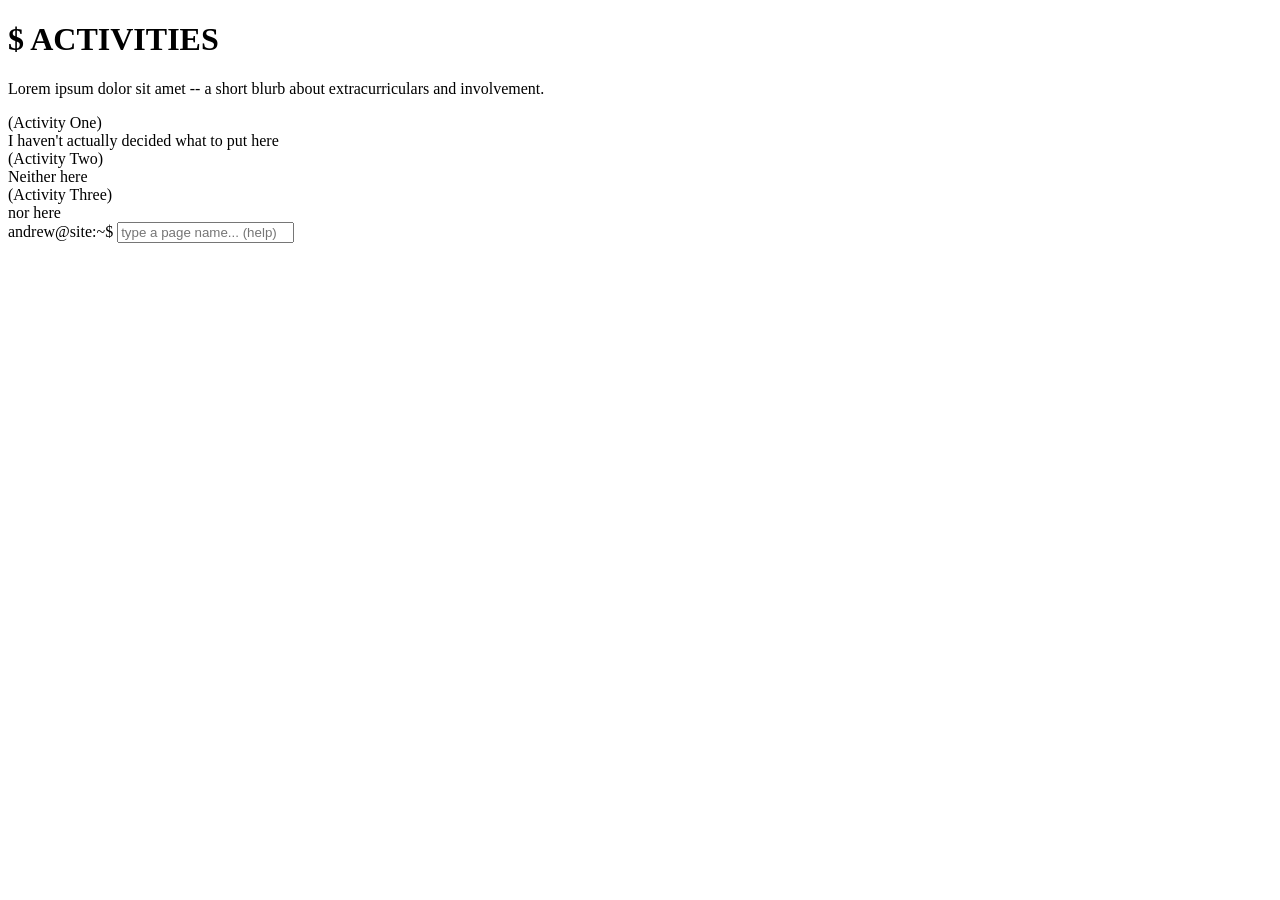
==== activities.html @ 3ebfc614 "html" ====
<!DOCTYPE html>
<html lang="en">
<head>
    <meta charset="UTF-8">
    <meta name="viewport" content="width=device-width, initial-scale=1.0">
    <title>Activities</title>
    <link rel="preconnect" href="https://fonts.googleapis.com">
    <link href="https://fonts.googleapis.com/css2?family=JetBrains+Mono:wght@400;600;700&display=swap" rel="stylesheet">
    <link rel="stylesheet" href="activities.css">
</head>
<body>

    <h1 class="page-title">$ ACTIVITIES</h1>
    <p class="page-blurb">Lorem ipsum dolor sit amet -- a short blurb about extracurriculars and involvement.</p>

    <div class="activities-list">
        <div class="activity-item">
            <div class="activity-title">(Activity One)</div>
            <div class="activity-desc">I haven't actually decided what to put here</div>
        </div>
        <div class="activity-item">
            <div class="activity-title">(Activity Two)</div>
            <div class="activity-desc">Neither here</div>
        </div>
        <div class="activity-item">
            <div class="activity-title">(Activity Three)</div>
            <div class="activity-desc">nor here</div>
        </div>
    </div>

    <div id="terminalBar">
        <div id="terminalOutput"></div>
        <div class="terminal-prompt-row">
            <span class="terminal-prompt">andrew@site:~$</span>
            <input type="text" id="terminalInput" autocomplete="off" placeholder="type a page name... (help)">
        </div>
    </div>

    <script src="terminal.js"></script>
</body>
</html>
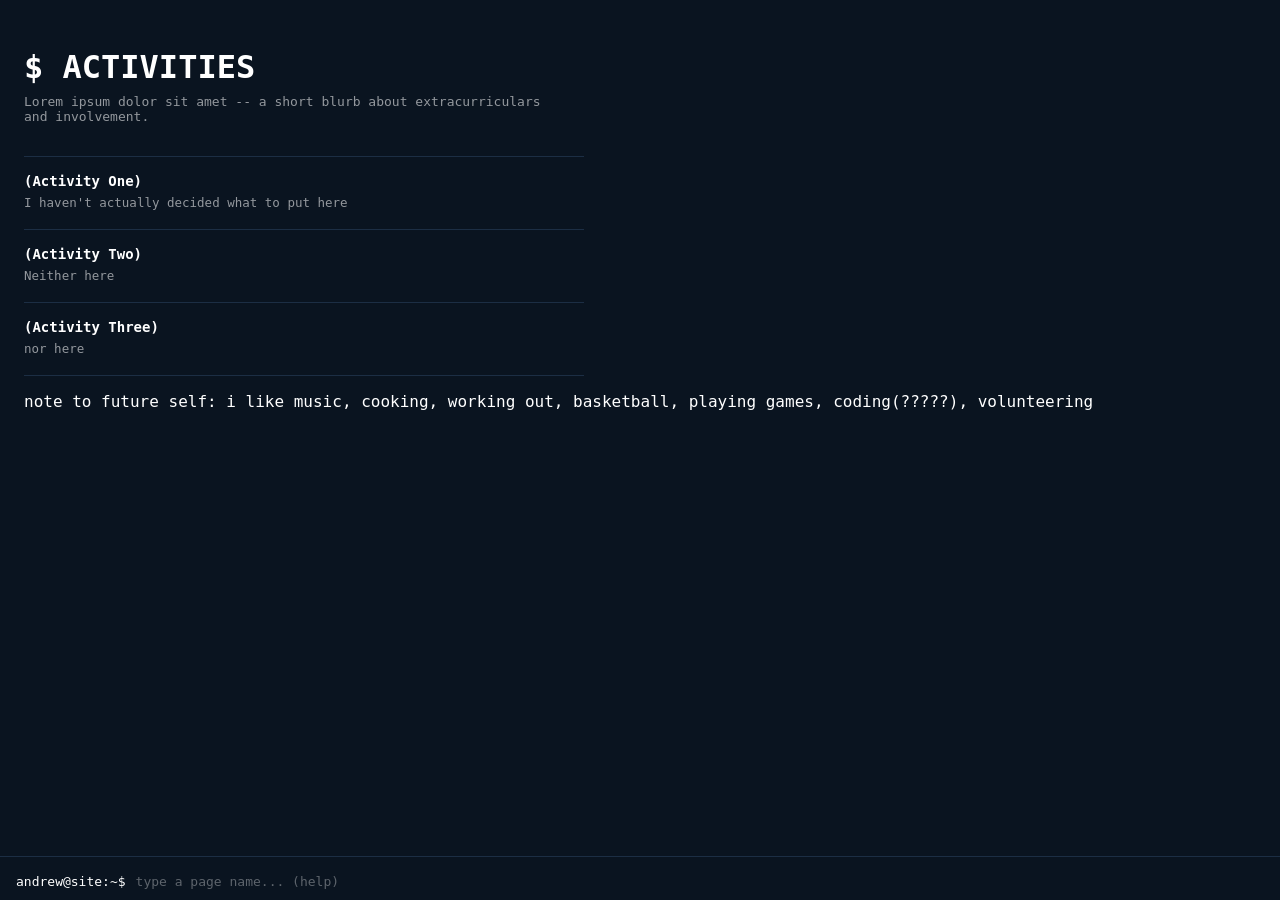
==== commit 5b1a9e1f: "Updated filler text with preliminary descriptions" ====
--- a/activities.html
+++ b/activities.html
@@ -28,6 +28,10 @@
         </div>
     </div>
 
+    <div class="main-text">
+        <p> note to future self: i like music, cooking, working out, basketball, playing games, coding(?????), volunteering</p>
+    </div>
+
     <div id="terminalBar">
         <div id="terminalOutput"></div>
         <div class="terminal-prompt-row">
--- a/activities.css
+++ b/activities.css
@@ -0,0 +1,105 @@
+/* ---------- Base ---------- */
+
+* { box-sizing: border-box; }
+
+body {
+    margin: 0;
+    background: #0a1420;
+    color: #ffffff;
+    font-family: 'JetBrains Mono', ui-monospace, 'SF Mono', 'Cascadia Code', Consolas, monospace;
+    padding: 48px 24px 110px;
+}
+
+/* ---------- Terminal bar ---------- */
+
+#terminalBar {
+    position: fixed;
+    bottom: 0;
+    left: 0;
+    right: 0;
+    background: #0a1420;
+    border-top: 1px solid #1c2e44;
+    z-index: 100;
+}
+
+#terminalOutput {
+    max-height: 120px;
+    overflow-y: auto;
+    padding: 6px 16px 0;
+}
+
+.terminal-line {
+    font-size: 12px;
+    color: rgba(255, 255, 255, 0.56);
+    padding: 2px 0;
+}
+
+.terminal-prompt-row {
+    display: flex;
+    align-items: center;
+    padding: 10px 16px;
+    gap: 8px;
+}
+
+.terminal-prompt {
+    font-size: 13px;
+    color: #ffffff;
+    white-space: nowrap;
+}
+
+#terminalInput {
+    flex: 1;
+    background: transparent;
+    border: none;
+    outline: none;
+    color: #ffffff;
+    font-family: inherit;
+    font-size: 13px;
+    caret-color: #ffffff;
+}
+
+#terminalInput::placeholder {
+    color: rgba(255, 255, 255, 0.34);
+}
+
+/* ---------- Page heading ---------- */
+
+.page-title {
+    font-size: 32px;
+    font-weight: 700;
+    margin: 0 0 8px;
+}
+
+.page-blurb {
+    font-size: 13px;
+    color: rgba(255, 255, 255, 0.56);
+    margin: 0 0 32px;
+    max-width: 520px;
+}
+
+/* ---------- Activities list ---------- */
+
+.activities-list {
+    max-width: 560px;
+}
+
+.activity-item {
+    border-top: 1px solid #1c2e44;
+    padding: 16px 0;
+}
+
+.activity-item:last-child {
+    border-bottom: 1px solid #1c2e44;
+}
+
+.activity-title {
+    font-size: 14px;
+    font-weight: 700;
+}
+
+.activity-desc {
+    font-size: 12.5px;
+    color: rgba(255, 255, 255, 0.56);
+    margin-top: 4px;
+    line-height: 1.6;
+}
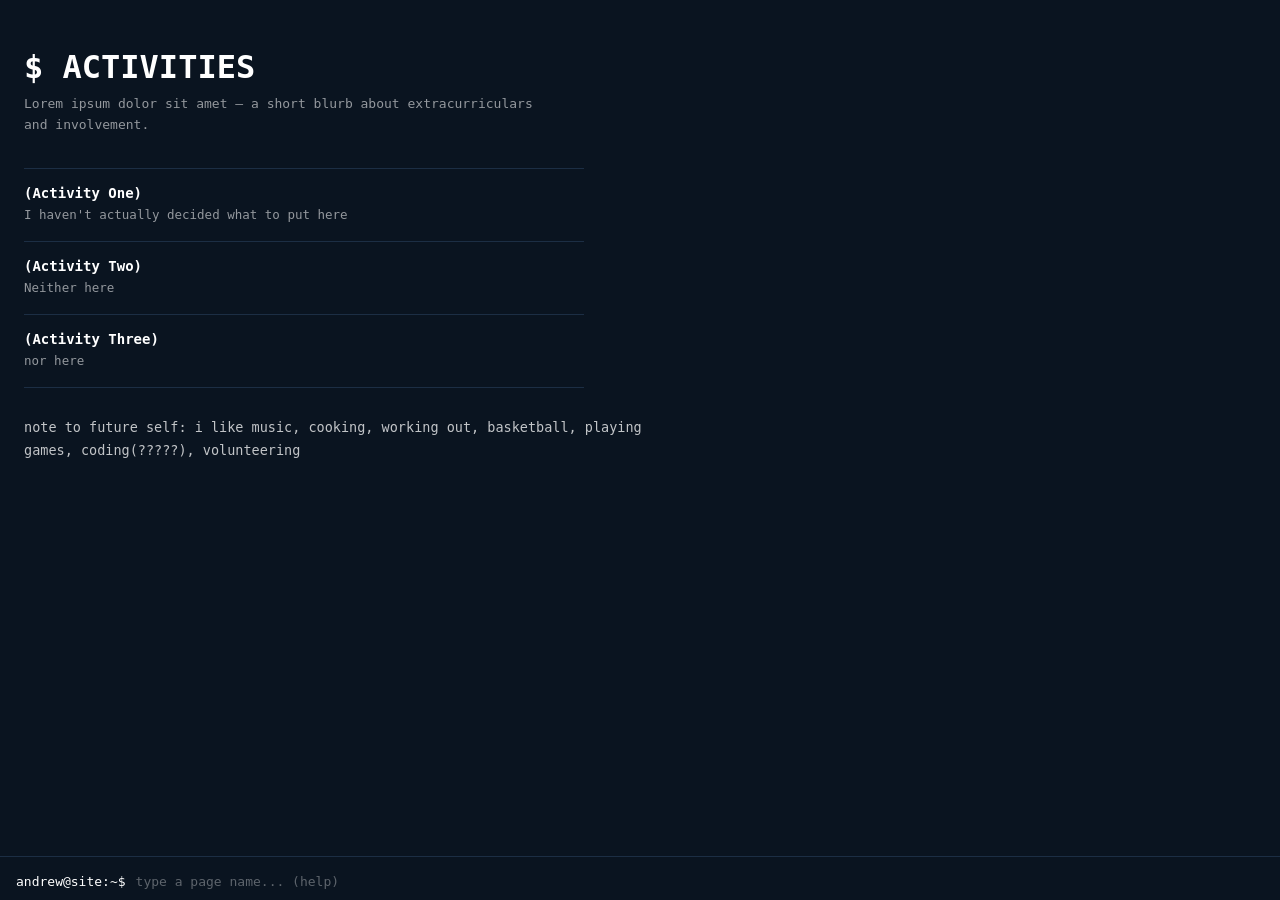
==== commit 75ac0230: "total rework" ====
--- a/activities.html
+++ b/activities.html
@@ -6,31 +6,51 @@
     <title>Activities</title>
     <link rel="preconnect" href="https://fonts.googleapis.com">
     <link href="https://fonts.googleapis.com/css2?family=JetBrains+Mono:wght@400;600;700&display=swap" rel="stylesheet">
-    <link rel="stylesheet" href="activities.css">
+    <link id="themeStylesheet" rel="stylesheet" href="stylesheet.css">
 </head>
-<body>
+<body class="activities-page">
 
-    <h1 class="page-title">$ ACTIVITIES</h1>
-    <p class="page-blurb">Lorem ipsum dolor sit amet -- a short blurb about extracurriculars and involvement.</p>
+    <header class="site-hero">
+        <img class="hero-image" src="profile.jpg" alt="Andrew Feng">
+        <div class="hero-overlay">
+            <p class="hero-site-name">Andrew Feng</p>
+            <h1 class="hero-title page-title">ACTIVITIES</h1>
+            <p class="hero-subtitle page-blurb">Lorem ipsum dolor sit amet — a short blurb about extracurriculars and involvement.</p>
+        </div>
+    </header>
 
-    <div class="activities-list">
-        <div class="activity-item">
-            <div class="activity-title">(Activity One)</div>
-            <div class="activity-desc">I haven't actually decided what to put here</div>
+    <nav class="site-nav" aria-label="Primary navigation">
+        <div class="site-nav-inner">
+            <a href="index.html">Home</a>
+            <a href="portfolio.html">Portfolio</a>
+            <a href="qualifications.html">Qualifications</a>
+            <a href="activities.html">Activities</a>
+            <a href="sandbox.html">Sandbox</a>
+            <span class="nav-spacer"></span>
+            <a href="#" data-theme-toggle>Terminal Style</a>
         </div>
-        <div class="activity-item">
-            <div class="activity-title">(Activity Two)</div>
-            <div class="activity-desc">Neither here</div>
+    </nav>
+
+    <main class="page-content">
+        <div class="activities-list">
+            <div class="activity-item">
+                <div class="activity-title">(Activity One)</div>
+                <div class="activity-desc">I haven't actually decided what to put here</div>
+            </div>
+            <div class="activity-item">
+                <div class="activity-title">(Activity Two)</div>
+                <div class="activity-desc">Neither here</div>
+            </div>
+            <div class="activity-item">
+                <div class="activity-title">(Activity Three)</div>
+                <div class="activity-desc">nor here</div>
+            </div>
         </div>
-        <div class="activity-item">
-            <div class="activity-title">(Activity Three)</div>
-            <div class="activity-desc">nor here</div>
+
+        <div class="main-text">
+            <p>note to future self: i like music, cooking, working out, basketball, playing games, coding(?????), volunteering</p>
         </div>
-    </div>
-
-    <div class="main-text">
-        <p> note to future self: i like music, cooking, working out, basketball, playing games, coding(?????), volunteering</p>
-    </div>
+    </main>
 
     <div id="terminalBar">
         <div id="terminalOutput"></div>
@@ -40,6 +60,6 @@
         </div>
     </div>
 
-    <script src="terminal.js"></script>
+    <script src="site.js"></script>
 </body>
-</html>+</html>
--- a/stylesheet.css
+++ b/stylesheet.css
@@ -0,0 +1,385 @@
+:root {
+    --paper: #f4f1e9;
+    --ink: #171715;
+    --muted: #68645d;
+    --rule: #c9c3b8;
+    --accent: #6a2935;
+    --nav: #f4f1e9;
+    --content-width: 980px;
+    --wide-width: 1120px;
+}
+
+* {
+    box-sizing: border-box;
+}
+
+html {
+    background: var(--paper);
+}
+
+body {
+    margin: 0;
+    background: var(--paper);
+    color: var(--ink);
+    font-family: Arial, Helvetica, sans-serif;
+    font-size: 16px;
+    line-height: 1.65;
+}
+
+::selection {
+    background: #d9c7ca;
+    color: var(--ink);
+}
+
+a {
+    color: inherit;
+    text-underline-offset: 3px;
+}
+
+.site-hero {
+    position: relative;
+    min-height: 430px;
+    overflow: hidden;
+    background: #292824;
+}
+
+.site-hero::after {
+    content: "";
+    position: absolute;
+    inset: 0;
+    z-index: 1;
+    background: rgba(0, 0, 0, 0.46);
+    pointer-events: none;
+}
+
+.hero-image {
+    position: absolute;
+    inset: 0;
+    width: 100%;
+    height: 100%;
+    object-fit: cover;
+    object-position: center 32%;
+}
+
+.hero-overlay {
+    position: absolute;
+    right: 24px;
+    bottom: 42px;
+    left: 24px;
+    z-index: 2;
+    width: min(calc(100% - 48px), var(--wide-width));
+    margin: 0 auto;
+    color: #ffffff;
+}
+
+.hero-site-name {
+    margin: 0 0 10px;
+    font-size: 12px;
+    font-weight: 700;
+    letter-spacing: 0.15em;
+    text-transform: uppercase;
+}
+
+.hero-title {
+    max-width: 900px;
+    margin: 0;
+    font-family: Georgia, 'Times New Roman', serif;
+    font-size: clamp(48px, 7vw, 86px);
+    font-weight: 400;
+    letter-spacing: -0.045em;
+    line-height: 0.96;
+}
+
+.home-title {
+    font-size: clamp(56px, 8vw, 96px);
+}
+
+.hero-subtitle {
+    max-width: 720px;
+    margin: 18px 0 0;
+    color: rgba(255, 255, 255, 0.9);
+    font-family: Georgia, 'Times New Roman', serif;
+    font-size: 18px;
+    line-height: 1.5;
+}
+
+.home-page .hero-subtitle {
+    max-width: 650px;
+    font-family: Arial, Helvetica, sans-serif;
+    font-size: 16px;
+    font-weight: 700;
+    letter-spacing: 0.01em;
+}
+
+.site-nav {
+    position: sticky;
+    top: 0;
+    z-index: 100;
+    border-top: 1px solid var(--ink);
+    border-bottom: 1px solid var(--ink);
+    background: var(--nav);
+}
+
+.site-nav-inner {
+    display: flex;
+    align-items: center;
+    gap: 26px;
+    width: min(calc(100% - 48px), var(--wide-width));
+    min-height: 48px;
+    margin: 0 auto;
+}
+
+.site-nav a {
+    color: var(--ink);
+    font-size: 13px;
+    font-weight: 700;
+    text-decoration: none;
+}
+
+.site-nav a:hover {
+    color: var(--accent);
+    text-decoration: underline;
+    text-decoration-thickness: 1px;
+}
+
+.nav-spacer {
+    flex: 1;
+}
+
+[data-theme-toggle] {
+    white-space: nowrap;
+}
+
+.page-content {
+    width: min(calc(100% - 48px), var(--content-width));
+    margin: 48px auto 100px;
+}
+
+.main-text {
+    max-width: 760px;
+    color: var(--ink);
+    font-size: 16px;
+    line-height: 1.75;
+}
+
+.main-text p {
+    margin: 0 0 24px;
+}
+
+.main-text ul {
+    margin: 0 0 28px;
+    padding-left: 22px;
+}
+
+.main-text li {
+    margin: 5px 0;
+}
+
+section {
+    max-width: 760px;
+    margin: 0 0 46px;
+    padding-top: 15px;
+    border-top: 1px solid var(--rule);
+}
+
+section h3 {
+    margin: 0 0 12px;
+    color: var(--muted);
+    font-size: 12px;
+    font-weight: 700;
+    letter-spacing: 0.13em;
+    text-transform: uppercase;
+}
+
+section p {
+    margin: 0;
+    font-family: Georgia, 'Times New Roman', serif;
+    font-size: 20px;
+    line-height: 1.65;
+}
+
+.portfolio-grid {
+    max-width: 900px;
+    border-bottom: 1px solid var(--rule);
+}
+
+.portfolio-item {
+    display: grid;
+    grid-template-columns: minmax(240px, 320px) 1fr;
+    grid-template-rows: auto 1fr;
+    column-gap: 32px;
+    align-items: start;
+    padding: 26px 0;
+    border-top: 1px solid var(--rule);
+    color: inherit;
+    text-decoration: none;
+}
+
+.portfolio-item img {
+    grid-row: 1 / span 2;
+    display: block;
+    width: 100%;
+    aspect-ratio: 16 / 10;
+    border: 1px solid var(--rule);
+    background: #ddd7cc;
+    object-fit: cover;
+}
+
+.portfolio-title {
+    align-self: end;
+    margin: 2px 0 8px;
+    font-family: Georgia, 'Times New Roman', serif;
+    font-size: 28px;
+    line-height: 1.15;
+}
+
+.portfolio-caption {
+    max-width: 500px;
+    color: var(--muted);
+    font-size: 14px;
+    line-height: 1.55;
+}
+
+.portfolio-item:hover .portfolio-title {
+    color: var(--accent);
+    text-decoration: underline;
+    text-decoration-thickness: 1px;
+}
+
+.activities-list {
+    max-width: 850px;
+    border-bottom: 1px solid var(--rule);
+}
+
+.activity-item {
+    display: grid;
+    grid-template-columns: minmax(190px, 0.7fr) 1fr;
+    gap: 30px;
+    padding: 22px 0;
+    border-top: 1px solid var(--rule);
+}
+
+.activity-title {
+    font-family: Georgia, 'Times New Roman', serif;
+    font-size: 22px;
+    line-height: 1.25;
+}
+
+.activity-desc {
+    color: var(--muted);
+    font-size: 15px;
+    line-height: 1.6;
+}
+
+.activities-page .main-text {
+    margin-top: 34px;
+}
+
+.quals-list {
+    display: flex;
+    flex-wrap: wrap;
+    max-width: 850px;
+    margin: 0 0 42px;
+    border-top: 1px solid var(--rule);
+    border-bottom: 1px solid var(--rule);
+}
+
+.quals-list a {
+    display: block;
+    padding: 13px 24px 13px 0;
+    color: var(--ink);
+    font-size: 14px;
+    font-weight: 700;
+    text-decoration: underline;
+}
+
+.quals-list a + a {
+    padding-left: 24px;
+    border-left: 1px solid var(--rule);
+}
+
+.quals-list a:hover {
+    color: var(--accent);
+}
+
+#main-body {
+    max-width: 760px;
+}
+
+#main-body h2 {
+    margin: 0 0 12px;
+    font-family: Georgia, 'Times New Roman', serif;
+    font-size: 32px;
+    font-weight: 400;
+    line-height: 1.2;
+}
+
+#main-body p {
+    color: var(--muted);
+}
+
+#terminalBar {
+    display: none !important;
+}
+
+@media (max-width: 760px) {
+    .site-hero {
+        min-height: 360px;
+    }
+
+    .hero-overlay {
+        right: 18px;
+        bottom: 30px;
+        left: 18px;
+        width: min(calc(100% - 36px), var(--wide-width));
+    }
+
+    .site-nav-inner {
+        gap: 18px;
+        width: calc(100% - 28px);
+        overflow-x: auto;
+        white-space: nowrap;
+        scrollbar-width: none;
+    }
+
+    .site-nav-inner::-webkit-scrollbar {
+        display: none;
+    }
+
+    .nav-spacer {
+        min-width: 10px;
+    }
+
+    .page-content {
+        width: calc(100% - 36px);
+        margin-top: 36px;
+    }
+
+    .portfolio-item,
+    .activity-item {
+        display: block;
+    }
+
+    .portfolio-item img {
+        margin-bottom: 16px;
+    }
+
+    .activity-desc {
+        margin-top: 7px;
+    }
+
+    .quals-list {
+        display: block;
+    }
+
+    .quals-list a,
+    .quals-list a + a {
+        padding: 11px 0;
+        border-left: 0;
+        border-top: 1px solid var(--rule);
+    }
+
+    .quals-list a:first-child {
+        border-top: 0;
+    }
+}
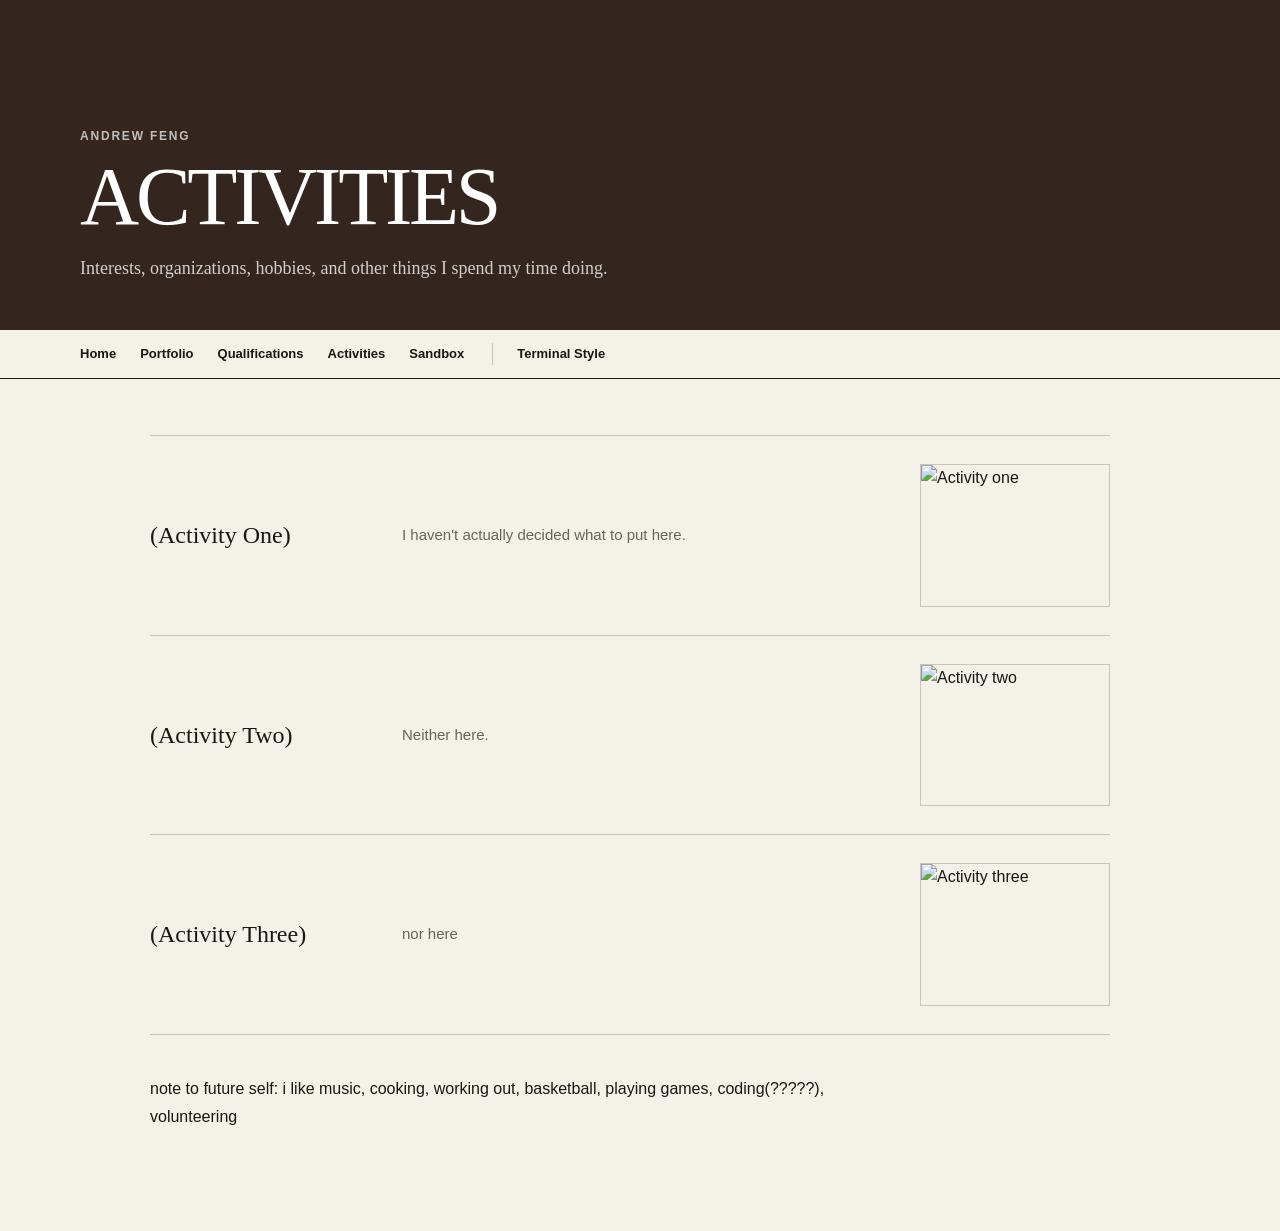
==== commit 51e6a046: "Rewrote all text on HTML pages, added profile picture" ====
--- a/activities.html
+++ b/activities.html
@@ -8,58 +8,103 @@
     <link href="https://fonts.googleapis.com/css2?family=JetBrains+Mono:wght@400;600;700&display=swap" rel="stylesheet">
     <link id="themeStylesheet" rel="stylesheet" href="stylesheet.css">
 </head>
+
 <body class="activities-page">
 
-    <header class="site-hero">
-        <img class="hero-image" src="profile.jpg" alt="Andrew Feng">
-        <div class="hero-overlay">
-            <p class="hero-site-name">Andrew Feng</p>
-            <h1 class="hero-title page-title">ACTIVITIES</h1>
-            <p class="hero-subtitle page-blurb">Lorem ipsum dolor sit amet — a short blurb about extracurriculars and involvement.</p>
-        </div>
-    </header>
+<header class="site-hero">
+    <div class="hero-overlay">
+        <p class="hero-site-name">Andrew Feng</p>
+        <h1 class="hero-title page-title">ACTIVITIES</h1>
+        <p class="hero-subtitle page-blurb">
+            Interests, organizations, hobbies, and other things I spend my time doing.
+        </p>
+    </div>
+</header>
 
-    <nav class="site-nav" aria-label="Primary navigation">
-        <div class="site-nav-inner">
-            <a href="index.html">Home</a>
-            <a href="portfolio.html">Portfolio</a>
-            <a href="qualifications.html">Qualifications</a>
-            <a href="activities.html">Activities</a>
-            <a href="sandbox.html">Sandbox</a>
-            <span class="nav-spacer"></span>
-            <a href="#" data-theme-toggle>Terminal Style</a>
-        </div>
-    </nav>
+<nav class="site-nav" aria-label="Primary navigation">
+    <div class="site-nav-inner">
+        <a href="index.html">Home</a>
+        <a href="portfolio.html">Portfolio</a>
+        <a href="qualifications.html">Qualifications</a>
+        <a href="activities.html">Activities</a>
+        <a href="sandbox.html">Sandbox</a>
+        <span class="nav-spacer"></span>
+        <a href="#" data-theme-toggle>Terminal Style</a>
+    </div>
+</nav>
 
-    <main class="page-content">
-        <div class="activities-list">
-            <div class="activity-item">
-                <div class="activity-title">(Activity One)</div>
-                <div class="activity-desc">I haven't actually decided what to put here</div>
+<main class="page-content">
+
+    <div class="activities-list">
+
+        <div class="activity-item">
+            <div class="activity-title">(Activity One)</div>
+
+            <div class="activity-desc">
+                I haven't actually decided what to put here.
             </div>
-            <div class="activity-item">
-                <div class="activity-title">(Activity Two)</div>
-                <div class="activity-desc">Neither here</div>
-            </div>
-            <div class="activity-item">
-                <div class="activity-title">(Activity Three)</div>
-                <div class="activity-desc">nor here</div>
-            </div>
+
+            <img
+                class="activity-photo professional-only"
+                src="media/activity-1.jpg"
+                alt="Activity one"
+            >
         </div>
 
-        <div class="main-text">
-            <p>note to future self: i like music, cooking, working out, basketball, playing games, coding(?????), volunteering</p>
+        <div class="activity-item">
+            <div class="activity-title">(Activity Two)</div>
+
+            <div class="activity-desc">
+                Neither here.
+            </div>
+
+            <img
+                class="activity-photo professional-only"
+                src="media/activity-2.jpg"
+                alt="Activity two"
+            >
         </div>
-    </main>
 
-    <div id="terminalBar">
-        <div id="terminalOutput"></div>
-        <div class="terminal-prompt-row">
-            <span class="terminal-prompt">andrew@site:~$</span>
-            <input type="text" id="terminalInput" autocomplete="off" placeholder="type a page name... (help)">
+        <div class="activity-item">
+            <div class="activity-title">(Activity Three)</div>
+
+            <div class="activity-desc">
+                nor here
+            </div>
+
+            <img
+                class="activity-photo professional-only"
+                src="media/activity-3.jpg"
+                alt="Activity three"
+            >
         </div>
+
     </div>
 
-    <script src="site.js"></script>
+    <div class="main-text">
+        <p>
+            note to future self: i like music, cooking, working out, basketball,
+            playing games, coding(?????), volunteering
+        </p>
+    </div>
+
+</main>
+
+<div id="terminalBar">
+    <div id="terminalOutput"></div>
+
+    <div class="terminal-prompt-row">
+        <span class="terminal-prompt">andrew@site:~$</span>
+        <input
+            type="text"
+            id="terminalInput"
+            autocomplete="off"
+            placeholder="type a page name... (help)"
+        >
+    </div>
+</div>
+
+<script src="site.js"></script>
+
 </body>
-</html>
+</html>
--- a/stylesheet.css
+++ b/stylesheet.css
@@ -3,6 +3,8 @@
     --ink: #171715;
     --muted: #68645d;
     --rule: #c9c3b8;
+    --brown: #34251f;
+    --brown-light: #4a352c;
     --accent: #6a2935;
     --nav: #f4f1e9;
     --content-width: 980px;
@@ -37,43 +39,22 @@
 }
 
 .site-hero {
-    position: relative;
-    min-height: 430px;
-    overflow: hidden;
-    background: #292824;
-}
-
-.site-hero::after {
-    content: "";
-    position: absolute;
-    inset: 0;
-    z-index: 1;
-    background: rgba(0, 0, 0, 0.46);
-    pointer-events: none;
-}
-
-.hero-image {
-    position: absolute;
-    inset: 0;
-    width: 100%;
-    height: 100%;
-    object-fit: cover;
-    object-position: center 32%;
+    display: flex;
+    align-items: flex-end;
+    min-height: 330px;
+    padding: 64px 24px 48px;
+    background: var(--brown);
+    color: #ffffff;
 }
 
 .hero-overlay {
-    position: absolute;
-    right: 24px;
-    bottom: 42px;
-    left: 24px;
-    z-index: 2;
-    width: min(calc(100% - 48px), var(--wide-width));
+    width: min(100%, var(--wide-width));
     margin: 0 auto;
-    color: #ffffff;
 }
 
 .hero-site-name {
     margin: 0 0 10px;
+    color: rgba(255, 255, 255, 0.7);
     font-size: 12px;
     font-weight: 700;
     letter-spacing: 0.15em;
@@ -83,22 +64,22 @@
 .hero-title {
     max-width: 900px;
     margin: 0;
-    font-family: Georgia, 'Times New Roman', serif;
-    font-size: clamp(48px, 7vw, 86px);
+    font-family: Georgia, "Times New Roman", serif;
+    font-size: clamp(48px, 7vw, 82px);
     font-weight: 400;
-    letter-spacing: -0.045em;
-    line-height: 0.96;
+    letter-spacing: -0.04em;
+    line-height: 0.98;
 }
 
 .home-title {
-    font-size: clamp(56px, 8vw, 96px);
+    font-size: clamp(56px, 8vw, 92px);
 }
 
 .hero-subtitle {
     max-width: 720px;
     margin: 18px 0 0;
-    color: rgba(255, 255, 255, 0.9);
-    font-family: Georgia, 'Times New Roman', serif;
+    color: rgba(255, 255, 255, 0.78);
+    font-family: Georgia, "Times New Roman", serif;
     font-size: 18px;
     line-height: 1.5;
 }
@@ -108,14 +89,12 @@
     font-family: Arial, Helvetica, sans-serif;
     font-size: 16px;
     font-weight: 700;
-    letter-spacing: 0.01em;
 }
 
 .site-nav {
     position: sticky;
     top: 0;
     z-index: 100;
-    border-top: 1px solid var(--ink);
     border-bottom: 1px solid var(--ink);
     background: var(--nav);
 }
@@ -123,7 +102,7 @@
 .site-nav-inner {
     display: flex;
     align-items: center;
-    gap: 26px;
+    gap: 24px;
     width: min(calc(100% - 48px), var(--wide-width));
     min-height: 48px;
     margin: 0 auto;
@@ -143,46 +122,54 @@
 }
 
 .nav-spacer {
-    flex: 1;
+    display: none;
 }
 
 [data-theme-toggle] {
+    margin-left: 4px;
+    padding-left: 24px;
+    border-left: 1px solid var(--rule);
     white-space: nowrap;
 }
 
 .page-content {
     width: min(calc(100% - 48px), var(--content-width));
-    margin: 48px auto 100px;
-}
-
-.main-text {
-    max-width: 760px;
-    color: var(--ink);
-    font-size: 16px;
-    line-height: 1.75;
-}
-
-.main-text p {
-    margin: 0 0 24px;
-}
-
-.main-text ul {
-    margin: 0 0 28px;
-    padding-left: 22px;
-}
-
-.main-text li {
-    margin: 5px 0;
-}
-
-section {
-    max-width: 760px;
-    margin: 0 0 46px;
-    padding-top: 15px;
-    border-top: 1px solid var(--rule);
-}
-
-section h3 {
+    margin: 56px auto 100px;
+}
+
+.content-split {
+    display: grid;
+    grid-template-columns: minmax(0, 1fr) 300px;
+    gap: 64px;
+    align-items: start;
+    margin-bottom: 72px;
+}
+
+.content-split.reverse {
+    grid-template-columns: 300px minmax(0, 1fr);
+}
+
+.content-split.reverse .split-photo {
+    grid-column: 1;
+}
+
+.content-split.reverse .split-text {
+    grid-column: 2;
+}
+
+.split-text {
+    min-width: 0;
+}
+
+.split-text h2 {
+    margin: 0 0 18px;
+    font-family: Georgia, "Times New Roman", serif;
+    font-size: 34px;
+    font-weight: 400;
+    line-height: 1.15;
+}
+
+.split-text h3 {
     margin: 0 0 12px;
     color: var(--muted);
     font-size: 12px;
@@ -191,25 +178,61 @@
     text-transform: uppercase;
 }
 
-section p {
-    margin: 0;
-    font-family: Georgia, 'Times New Roman', serif;
-    font-size: 20px;
-    line-height: 1.65;
+.split-text p {
+    margin: 0 0 20px;
+}
+
+.split-photo {
+    width: 100%;
+}
+
+.split-photo img {
+    display: block;
+    width: 100%;
+    aspect-ratio: 4 / 5;
+    border: 1px solid var(--rule);
+    object-fit: cover;
+}
+
+.photo-caption {
+    margin-top: 8px;
+    color: var(--muted);
+    font-size: 12px;
+    line-height: 1.4;
+}
+
+.main-text {
+    max-width: 760px;
+    color: var(--ink);
+    font-size: 16px;
+    line-height: 1.75;
+}
+
+.main-text p {
+    margin: 0 0 24px;
+}
+
+.main-text ul {
+    margin: 0 0 28px;
+    padding-left: 22px;
+}
+
+.main-text li {
+    margin: 5px 0;
 }
 
 .portfolio-grid {
-    max-width: 900px;
+    max-width: 960px;
     border-bottom: 1px solid var(--rule);
 }
 
 .portfolio-item {
     display: grid;
-    grid-template-columns: minmax(240px, 320px) 1fr;
+    grid-template-columns: minmax(240px, 340px) 1fr;
     grid-template-rows: auto 1fr;
-    column-gap: 32px;
+    column-gap: 36px;
     align-items: start;
-    padding: 26px 0;
+    padding: 30px 0;
     border-top: 1px solid var(--rule);
     color: inherit;
     text-decoration: none;
@@ -227,9 +250,9 @@
 
 .portfolio-title {
     align-self: end;
-    margin: 2px 0 8px;
-    font-family: Georgia, 'Times New Roman', serif;
-    font-size: 28px;
+    margin: 4px 0 8px;
+    font-family: Georgia, "Times New Roman", serif;
+    font-size: 30px;
     line-height: 1.15;
 }
 
@@ -247,21 +270,22 @@
 }
 
 .activities-list {
-    max-width: 850px;
+    max-width: 960px;
     border-bottom: 1px solid var(--rule);
 }
 
 .activity-item {
     display: grid;
-    grid-template-columns: minmax(190px, 0.7fr) 1fr;
-    gap: 30px;
-    padding: 22px 0;
+    grid-template-columns: 220px 1fr 190px;
+    gap: 32px;
+    align-items: center;
+    padding: 28px 0;
     border-top: 1px solid var(--rule);
 }
 
 .activity-title {
-    font-family: Georgia, 'Times New Roman', serif;
-    font-size: 22px;
+    font-family: Georgia, "Times New Roman", serif;
+    font-size: 24px;
     line-height: 1.25;
 }
 
@@ -271,45 +295,54 @@
     line-height: 1.6;
 }
 
+.activity-photo {
+    display: block;
+    width: 100%;
+    aspect-ratio: 4 / 3;
+    border: 1px solid var(--rule);
+    object-fit: cover;
+}
+
 .activities-page .main-text {
-    margin-top: 34px;
+    margin-top: 40px;
 }
 
 .quals-list {
     display: flex;
     flex-wrap: wrap;
-    max-width: 850px;
-    margin: 0 0 42px;
-    border-top: 1px solid var(--rule);
-    border-bottom: 1px solid var(--rule);
+    align-items: center;
+    margin: 0 0 30px;
 }
 
 .quals-list a {
     display: block;
-    padding: 13px 24px 13px 0;
+    padding: 10px 20px;
+    border: 1px solid var(--rule);
+    border-right: 0;
     color: var(--ink);
     font-size: 14px;
     font-weight: 700;
-    text-decoration: underline;
-}
-
-.quals-list a + a {
-    padding-left: 24px;
-    border-left: 1px solid var(--rule);
+    text-decoration: none;
+}
+
+.quals-list a:first-child {
+    border-radius: 4px 0 0 4px;
+}
+
+.quals-list a:last-child {
+    border-right: 1px solid var(--rule);
+    border-radius: 0 4px 4px 0;
 }
 
 .quals-list a:hover {
+    background: #e8e3da;
     color: var(--accent);
 }
 
-#main-body {
-    max-width: 760px;
-}
-
 #main-body h2 {
-    margin: 0 0 12px;
-    font-family: Georgia, 'Times New Roman', serif;
-    font-size: 32px;
+    margin: 0 0 14px;
+    font-family: Georgia, "Times New Roman", serif;
+    font-size: 34px;
     font-weight: 400;
     line-height: 1.2;
 }
@@ -322,16 +355,10 @@
     display: none !important;
 }
 
-@media (max-width: 760px) {
+@media (max-width: 800px) {
     .site-hero {
-        min-height: 360px;
-    }
-
-    .hero-overlay {
-        right: 18px;
-        bottom: 30px;
-        left: 18px;
-        width: min(calc(100% - 36px), var(--wide-width));
+        min-height: 280px;
+        padding: 48px 18px 36px;
     }
 
     .site-nav-inner {
@@ -346,40 +373,70 @@
         display: none;
     }
 
-    .nav-spacer {
-        min-width: 10px;
+    [data-theme-toggle] {
+        padding-left: 18px;
     }
 
     .page-content {
         width: calc(100% - 36px);
-        margin-top: 36px;
-    }
-
-    .portfolio-item,
+        margin-top: 40px;
+    }
+
+    .content-split,
+    .content-split.reverse {
+        display: flex;
+        flex-direction: column;
+        gap: 28px;
+        margin-bottom: 56px;
+    }
+
+    .content-split.reverse .split-photo,
+    .content-split.reverse .split-text {
+        grid-column: auto;
+    }
+
+    .split-photo {
+        max-width: 420px;
+    }
+
+    .portfolio-item {
+        display: block;
+    }
+
+    .portfolio-item img {
+        margin-bottom: 18px;
+    }
+
     .activity-item {
-        display: block;
-    }
-
-    .portfolio-item img {
-        margin-bottom: 16px;
-    }
-
-    .activity-desc {
-        margin-top: 7px;
+        grid-template-columns: 1fr;
+        gap: 10px;
+    }
+
+    .activity-photo {
+        max-width: 320px;
+        margin-top: 8px;
     }
 
     .quals-list {
-        display: block;
+        display: flex;
+        flex-direction: column;
+        align-items: stretch;
     }
 
     .quals-list a,
     .quals-list a + a {
-        padding: 11px 0;
-        border-left: 0;
-        border-top: 1px solid var(--rule);
+        padding: 11px 14px;
+        border: 1px solid var(--rule);
+        border-bottom: 0;
+        border-radius: 0;
     }
 
     .quals-list a:first-child {
-        border-top: 0;
-    }
-}
+        border-radius: 4px 4px 0 0;
+    }
+
+    .quals-list a:last-child {
+        border-bottom: 1px solid var(--rule);
+        border-radius: 0 0 4px 4px;
+    }
+}
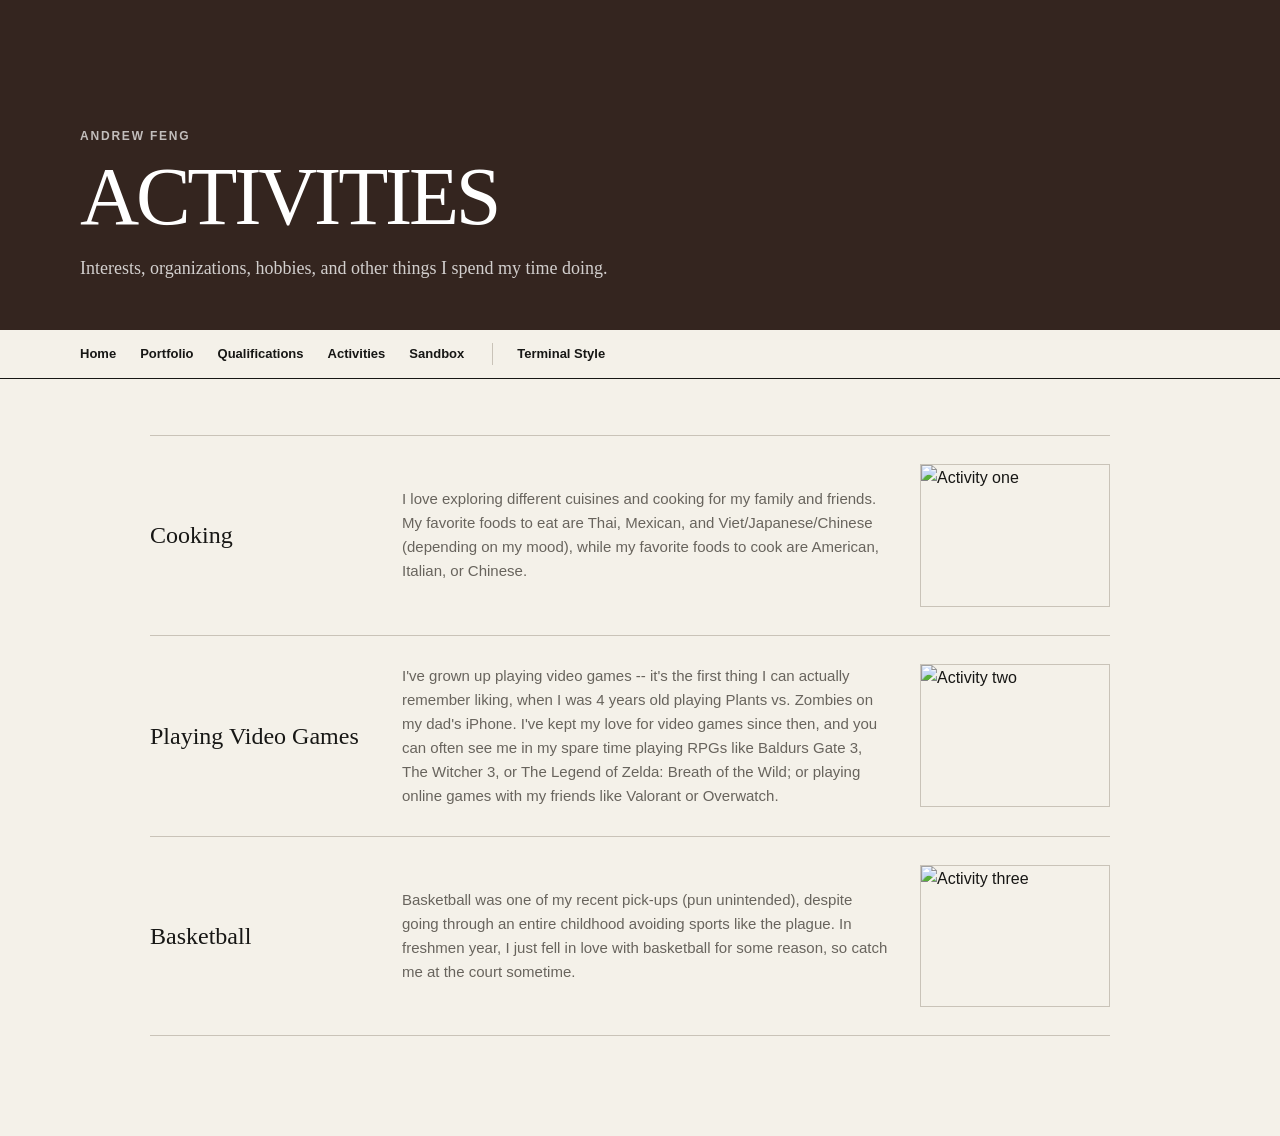
==== commit 1c2151af: "More text updates for ACTIVITIES and PORTFOLIO" ====
--- a/activities.html
+++ b/activities.html
@@ -6,7 +6,13 @@
     <title>Activities</title>
     <link rel="preconnect" href="https://fonts.googleapis.com">
     <link href="https://fonts.googleapis.com/css2?family=JetBrains+Mono:wght@400;600;700&display=swap" rel="stylesheet">
-    <link id="themeStylesheet" rel="stylesheet" href="stylesheet.css">
+    <script>
+        document.write(
+            '<link id="themeStylesheet" rel="stylesheet" href="' +
+            (sessionStorage.getItem("site-theme") === "terminal" ? "terminal.css" : "stylesheet.css") +
+            '">'
+        );
+    </script>
 </head>
 
 <body class="activities-page">
@@ -38,10 +44,11 @@
     <div class="activities-list">
 
         <div class="activity-item">
-            <div class="activity-title">(Activity One)</div>
+            <div class="activity-title">Cooking</div>
 
             <div class="activity-desc">
-                I haven't actually decided what to put here.
+                I love exploring different cuisines and cooking for my family and friends. My favorite foods to eat are Thai, Mexican, and Viet/Japanese/Chinese (depending on my mood),
+                 while my favorite foods to cook are American, Italian, or Chinese.
             </div>
 
             <img
@@ -52,10 +59,12 @@
         </div>
 
         <div class="activity-item">
-            <div class="activity-title">(Activity Two)</div>
+            <div class="activity-title">Playing Video Games</div>
 
             <div class="activity-desc">
-                Neither here.
+                I've grown up playing video games -- it's the first thing I can actually remember liking, when I was 4 years old playing Plants vs. Zombies on my dad's iPhone.
+                 I've kept my love for video games since then, and you can often see me in my spare time playing RPGs like Baldurs Gate 3, The Witcher 3, or The Legend of Zelda: Breath of the Wild; or playing online 
+                 games with my friends like Valorant or Overwatch.
             </div>
 
             <img
@@ -66,10 +75,11 @@
         </div>
 
         <div class="activity-item">
-            <div class="activity-title">(Activity Three)</div>
+            <div class="activity-title">Basketball</div>
 
             <div class="activity-desc">
-                nor here
+                Basketball was one of my recent pick-ups (pun unintended), despite going through an entire childhood avoiding sports like the plague. In freshmen year, I just fell in love
+                 with basketball for some reason, so catch me at the court sometime.
             </div>
 
             <img
@@ -83,8 +93,7 @@
 
     <div class="main-text">
         <p>
-            note to future self: i like music, cooking, working out, basketball,
-            playing games, coding(?????), volunteering
+            
         </p>
     </div>
 
@@ -107,4 +116,4 @@
 <script src="site.js"></script>
 
 </body>
-</html>+</html>
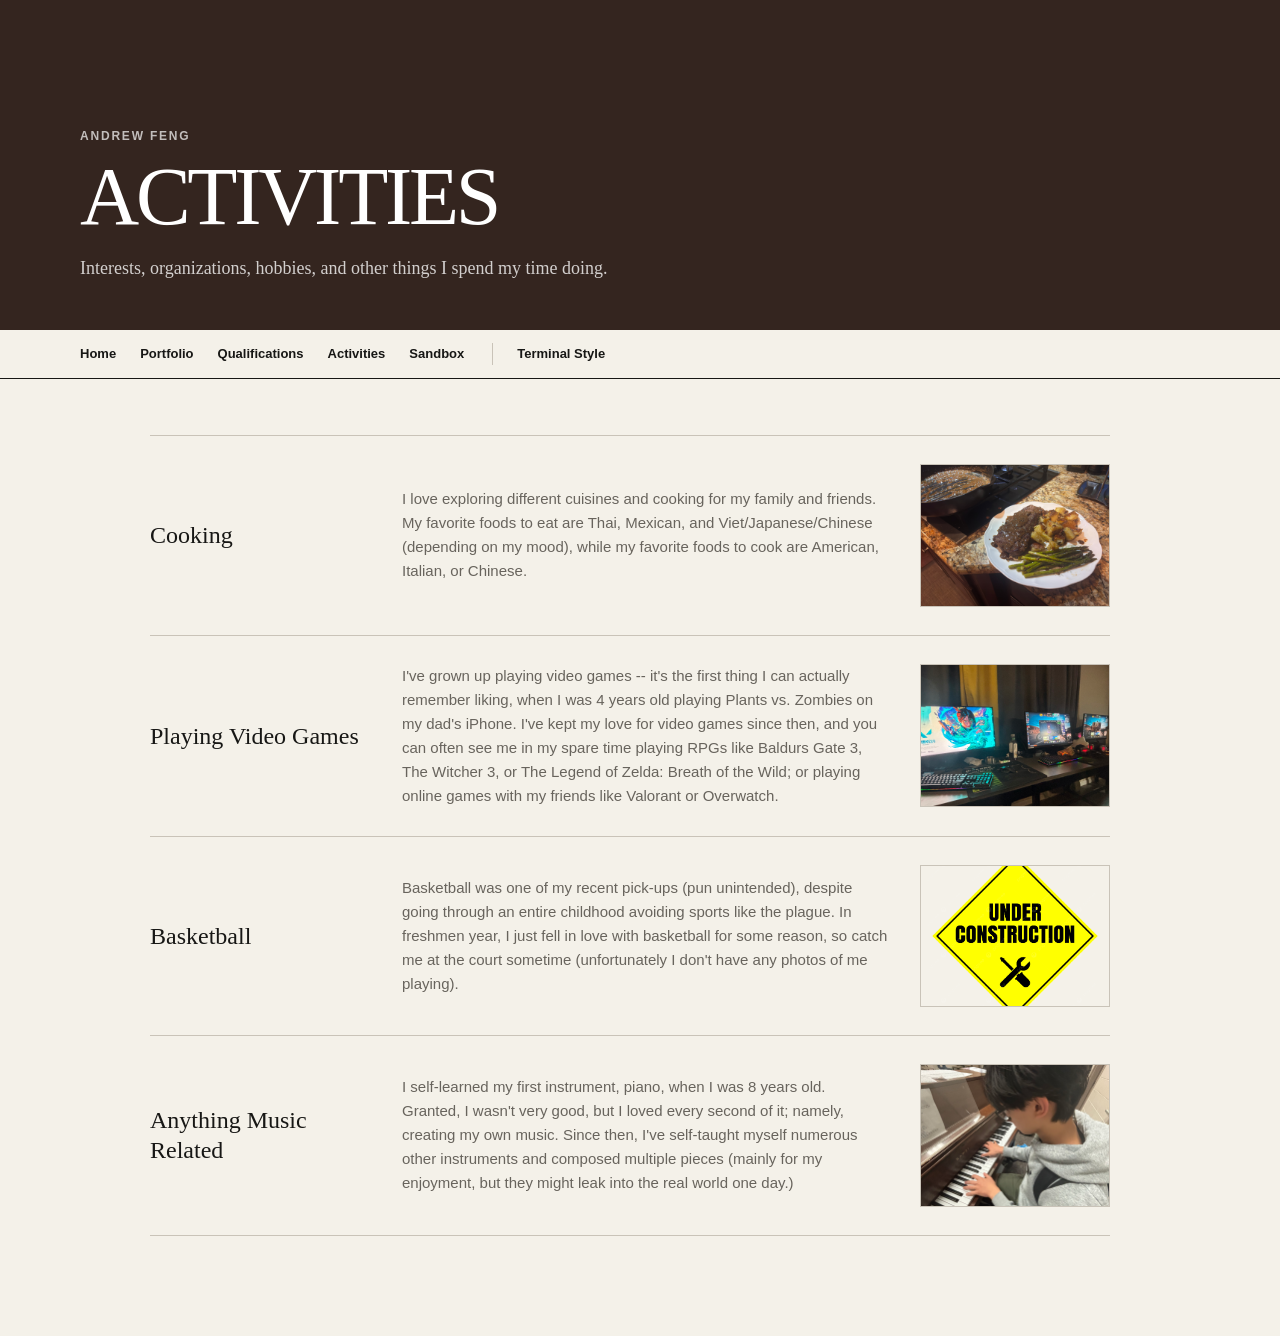
==== commit ba640023: "Added photos. Updated some text. Updated README." ====
--- a/activities.html
+++ b/activities.html
@@ -53,7 +53,7 @@
 
             <img
                 class="activity-photo professional-only"
-                src="media/activity-1.jpg"
+                src="media/IMG_0157.jpg"
                 alt="Activity one"
             >
         </div>
@@ -69,7 +69,7 @@
 
             <img
                 class="activity-photo professional-only"
-                src="media/activity-2.jpg"
+                src="media/IMG_3064.jpg"
                 alt="Activity two"
             >
         </div>
@@ -79,16 +79,30 @@
 
             <div class="activity-desc">
                 Basketball was one of my recent pick-ups (pun unintended), despite going through an entire childhood avoiding sports like the plague. In freshmen year, I just fell in love
-                 with basketball for some reason, so catch me at the court sometime.
+                 with basketball for some reason, so catch me at the court sometime (unfortunately I don't have any photos of me playing).
             </div>
 
             <img
                 class="activity-photo professional-only"
-                src="media/activity-3.jpg"
+                src="media/pngtree-under-construction-sign-vector-png-image_14713418.png"
                 alt="Activity three"
             >
         </div>
 
+        <div class="activity-item">
+            <div class="activity-title">Anything Music Related</div>
+
+            <div class="activity-desc">
+                I self-learned my first instrument, piano, when I was 8 years old. Granted, I wasn't very good, but I loved every second
+                 of it; namely, creating my own music. Since then, I've self-taught myself numerous other instruments and composed multiple pieces (mainly for my enjoyment, but they might leak into the real world one day.)
+            </div>
+
+            <img
+                class="activity-photo professional-only"
+                src="media/IMG_7494.jpg"
+                alt="Activity Four"
+            >
+        </div>
     </div>
 
     <div class="main-text">
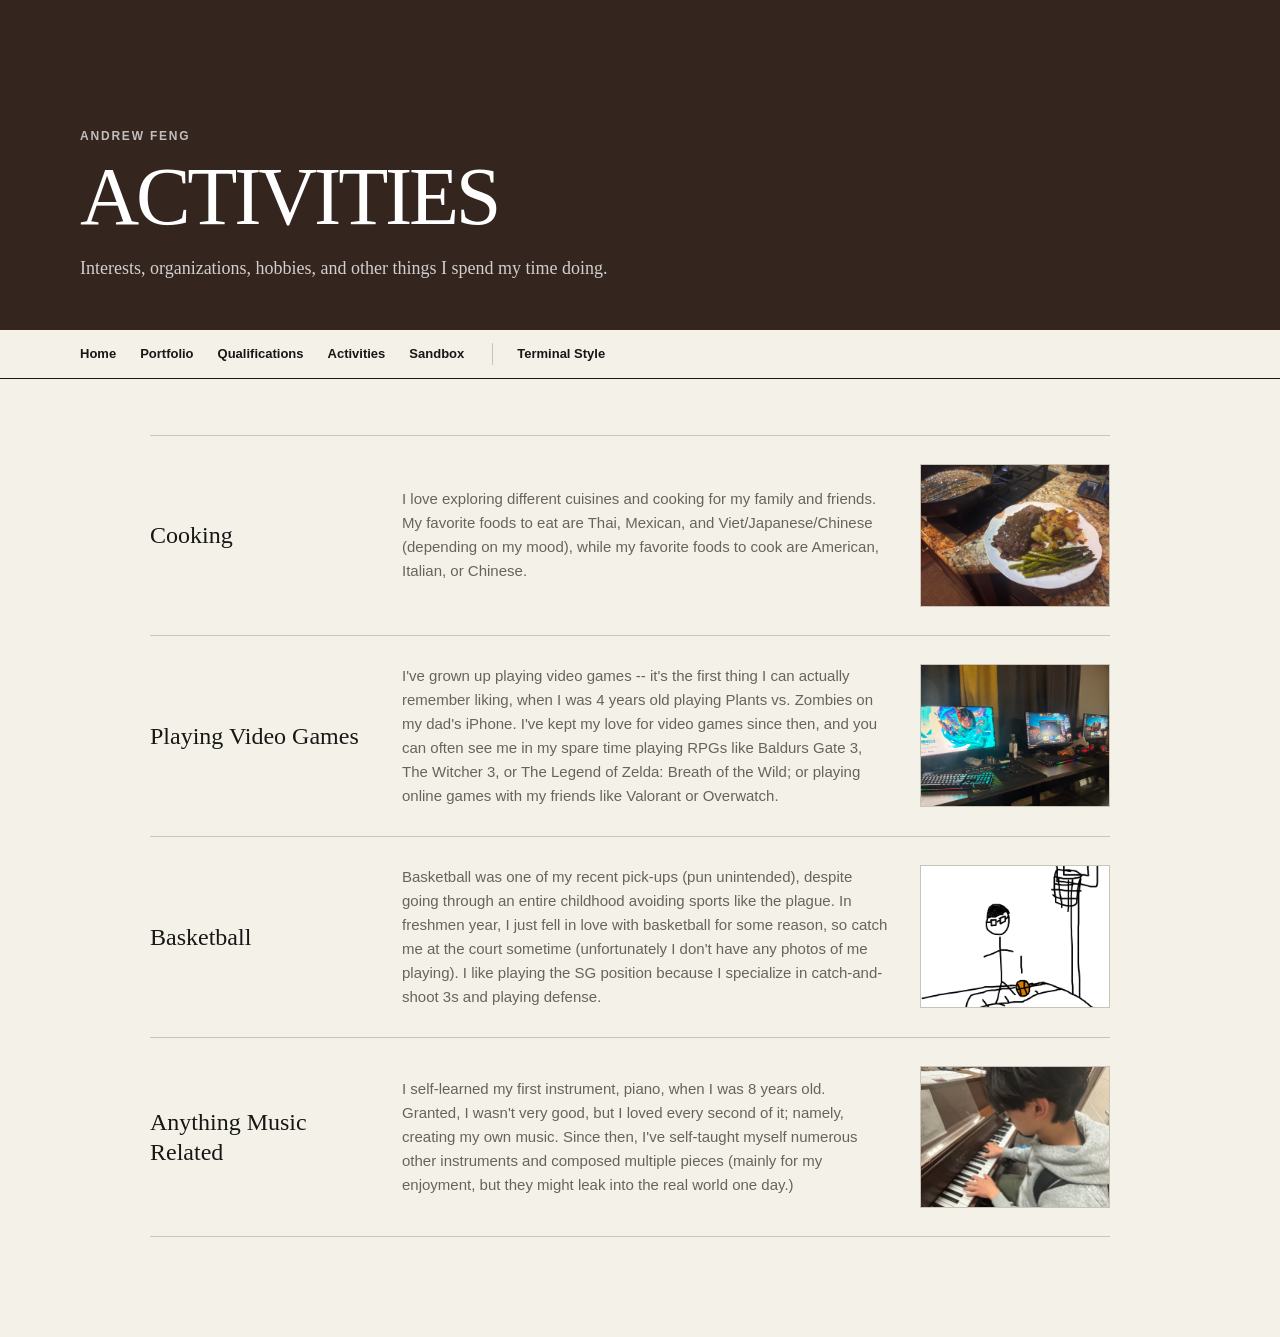
==== commit 53ae9b44: "Replaced placeholder images with hand-crafted mockups, as well as slightly formatting QUALIFICATIONS" ====
--- a/activities.html
+++ b/activities.html
@@ -79,12 +79,12 @@
 
             <div class="activity-desc">
                 Basketball was one of my recent pick-ups (pun unintended), despite going through an entire childhood avoiding sports like the plague. In freshmen year, I just fell in love
-                 with basketball for some reason, so catch me at the court sometime (unfortunately I don't have any photos of me playing).
+                 with basketball for some reason, so catch me at the court sometime (unfortunately I don't have any photos of me playing). I like playing the SG position because I specialize in catch-and-shoot 3s and playing defense.
             </div>
 
             <img
                 class="activity-photo professional-only"
-                src="media/pngtree-under-construction-sign-vector-png-image_14713418.png"
+                src="media/basketball_cover.png"
                 alt="Activity three"
             >
         </div>
